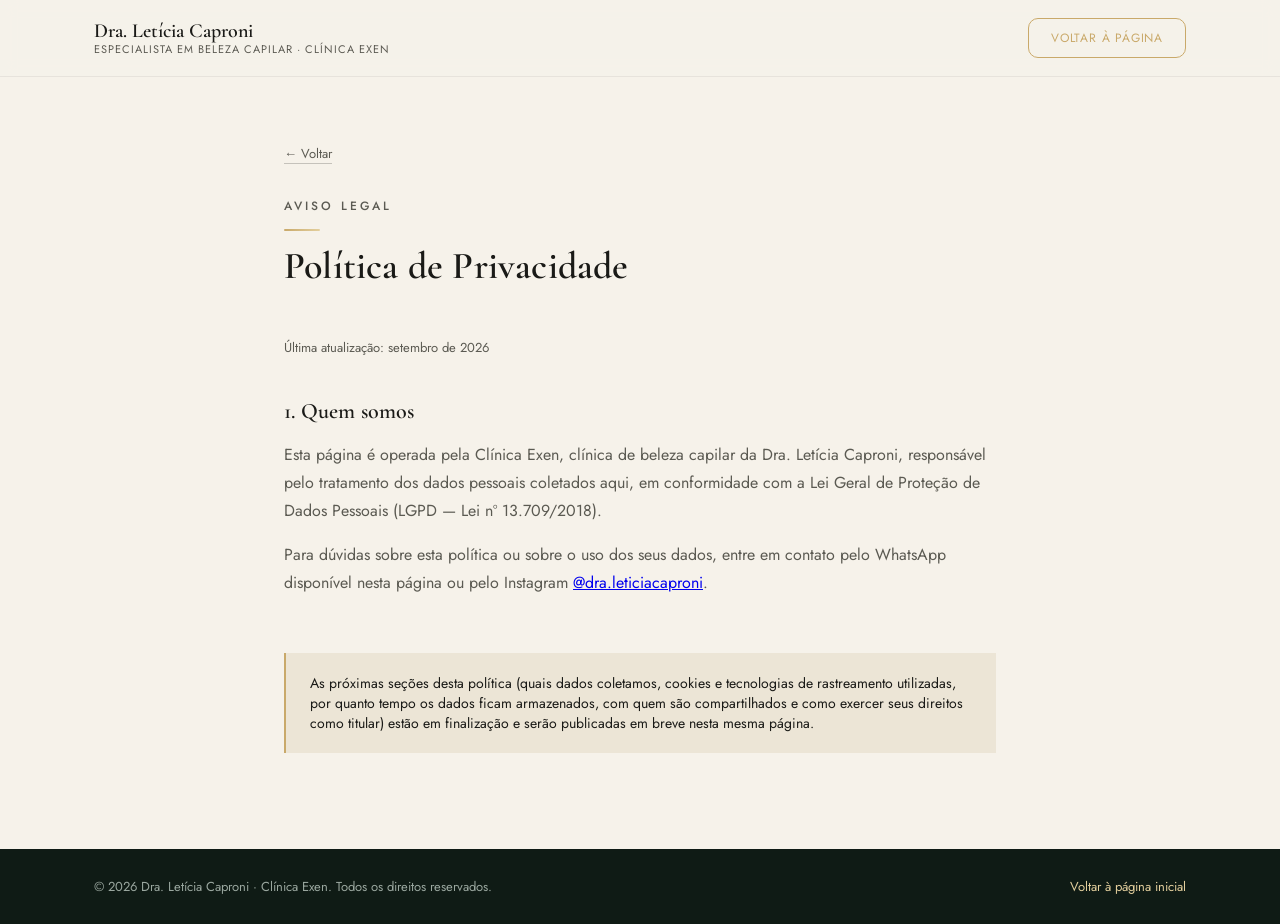
==== privacidade.html @ 93cce0e0 "Remover termos médicos dos depoimentos restantes e adicionar página de Política de Privacidade (seçã" ====
<!DOCTYPE html>
<html lang="pt-BR">
<head>
<meta charset="UTF-8">
<meta name="viewport" content="width=device-width, initial-scale=1.0">
<title>Política de Privacidade | Dra. Letícia Caproni</title>
<meta name="description" content="Política de privacidade e uso de cookies da página da Dra. Letícia Caproni / Clínica Exen.">
<meta name="robots" content="noindex">
<link rel="icon" type="image/svg+xml" href="assets/favicon.svg">
<link rel="preconnect" href="https://fonts.googleapis.com">
<link rel="preconnect" href="https://fonts.gstatic.com" crossorigin>
<link href="https://fonts.googleapis.com/css2?family=Cormorant+Garamond:wght@400;500;600;700&family=Jost:wght@300;400;500;600&display=swap" rel="stylesheet">
<link rel="stylesheet" href="styles.css">
<style>
  .policy{padding:64px 0 96px;background:var(--cream);}
  .policy-inner{max-width:760px;margin:0 auto;}
  .policy-updated{font-size:13px;color:var(--text-muted);margin-bottom:40px;}
  .policy h2{font-size:22px;margin-top:40px;}
  .policy h2:first-of-type{margin-top:0;}
  .policy p, .policy li{color:var(--text-muted);line-height:1.75;}
  .policy ul{padding-left:20px;}
  .policy-pending{
    margin-top:56px;
    padding:20px 24px;
    background:var(--cream-dim);
    border-left:2px solid var(--gold);
    font-size:14px;
  }
  .policy-back{display:inline-block;margin-bottom:32px;font-size:13px;color:var(--text-muted);text-decoration:none;border-bottom:1px solid rgba(0,0,0,.2);}
  .policy-back:hover{color:var(--text-dark);}
</style>
</head>
<body>

<header class="site-header">
  <div class="container header-inner">
    <div class="brand">
      <span class="brand-name">Dra. Letícia Caproni</span>
      <span class="brand-sub">Especialista em Beleza Capilar &middot; Clínica Exen</span>
    </div>
    <a href="index.html" class="btn btn-outline header-cta">Voltar à página</a>
  </div>
</header>

<section class="policy">
  <div class="container policy-inner">
    <a href="index.html" class="policy-back">&larr; Voltar</a>
    <div class="section-heading">
      <p class="eyebrow">Aviso Legal</p>
      <h1 style="font-family:var(--serif);font-size:clamp(28px,4vw,38px);margin-bottom:8px;">Política de Privacidade</h1>
    </div>
    <p class="policy-updated">Última atualização: setembro de 2026</p>

    <h2>1. Quem somos</h2>
    <p>
      Esta página é operada pela Clínica Exen, clínica de beleza capilar da
      Dra. Letícia Caproni, responsável pelo tratamento dos dados pessoais
      coletados aqui, em conformidade com a Lei Geral de Proteção de Dados
      Pessoais (LGPD — Lei nº 13.709/2018).
    </p>
    <p>
      Para dúvidas sobre esta política ou sobre o uso dos seus dados, entre
      em contato pelo WhatsApp disponível nesta página ou pelo Instagram
      <a href="https://www.instagram.com/dra.leticiacaproni/" target="_blank" rel="noopener">@dra.leticiacaproni</a>.
    </p>

    <div class="policy-pending">
      As próximas seções desta política (quais dados coletamos, cookies e
      tecnologias de rastreamento utilizadas, por quanto tempo os dados
      ficam armazenados, com quem são compartilhados e como exercer seus
      direitos como titular) estão em finalização e serão publicadas em
      breve nesta mesma página.
    </div>
  </div>
</section>

<footer class="site-footer">
  <div class="container footer-inner">
    <span>&copy; <span id="year"></span> Dra. Letícia Caproni &middot; Clínica Exen. Todos os direitos reservados.</span>
    <a href="index.html">Voltar à página inicial</a>
  </div>
</footer>

<script>document.getElementById('year').textContent = new Date().getFullYear();</script>
</body>
</html>
---- styles.css ----
:root{
  --green-900:#0f1b15;
  --green-800:#16261e;
  --green-700:#1c2b23;
  --green-600:#24382e;
  --gold:#c9a96a;
  --gold-light:#e3cf9d;
  --cream:#f6f2ea;
  --cream-dim:#ece5d6;
  --text-dark:#1a1a17;
  --text-muted:#5b5a52;
  --radius:10px;
  --radius-lg:20px;
  --serif:'Cormorant Garamond', serif;
  --sans:'Jost', sans-serif;
}

*,*::before,*::after{box-sizing:border-box;}
html{scroll-behavior:smooth;}
body{
  margin:0;
  font-family:var(--sans);
  color:var(--text-dark);
  background:var(--cream);
  -webkit-font-smoothing:antialiased;
}
img{max-width:100%;display:block;}
.container{
  max-width:1140px;
  margin:0 auto;
  padding:0 24px;
}

/* Texture overlay used across dark sections */
.texture-noise{
  position:absolute;
  inset:0;
  pointer-events:none;
  opacity:.05;
  background-image:url("data:image/svg+xml,%3Csvg xmlns='http://www.w3.org/2000/svg' width='120' height='120'%3E%3Cfilter id='n'%3E%3CfeTurbulence type='fractalNoise' baseFrequency='0.85' numOctaves='3' stitchTiles='stitch'/%3E%3C/filter%3E%3Crect width='100%25' height='100%25' filter='url(%23n)'/%3E%3C/svg%3E");
}

h1,h2,h3{
  font-family:var(--serif);
  font-weight:600;
  line-height:1.15;
  margin:0 0 16px;
  letter-spacing:.2px;
}
p{line-height:1.7;color:var(--text-muted);margin:0 0 16px;}

.eyebrow{
  font-family:var(--sans);
  text-transform:uppercase;
  letter-spacing:3px;
  font-size:12px;
  color:var(--gold);
  margin:0 0 14px;
  font-weight:500;
  position:relative;
  padding-bottom:14px;
}
.eyebrow::after{
  content:"";
  position:absolute;
  left:0;bottom:0;
  width:36px;height:2px;
  background:linear-gradient(90deg,var(--gold),var(--gold-light));
  border-radius:2px;
}
.section-heading.center .eyebrow::after{left:50%;transform:translateX(-50%);}

/* Buttons */
.btn{
  display:inline-flex;
  align-items:center;
  justify-content:center;
  gap:8px;
  padding:14px 30px;
  font-family:var(--sans);
  font-size:14px;
  letter-spacing:.8px;
  text-transform:uppercase;
  text-decoration:none;
  border-radius:var(--radius);
  border:1px solid transparent;
  cursor:pointer;
  transition:all .25s ease;
}
.btn-primary{
  background:linear-gradient(135deg,var(--gold-light),var(--gold));
  color:var(--green-900);
  font-weight:600;
}
.btn-primary:hover{filter:brightness(1.08);transform:translateY(-1px);}
.btn-outline{
  border-color:var(--gold);
  color:var(--gold);
  background:transparent;
}
.btn-outline:hover{background:var(--gold);color:var(--green-900);}
.btn-ghost{
  color:var(--text-dark);
  border-bottom:1px solid var(--text-dark);
  border-radius:0;
  padding:14px 4px;
  text-transform:none;
  letter-spacing:.3px;
}
.btn-block{width:100%;}
.btn-lg{padding:18px 44px;font-size:15px;}

/* Header */
.site-header{
  position:sticky;top:0;z-index:50;
  background:rgba(246,242,234,.9);
  backdrop-filter:blur(8px);
  border-bottom:1px solid rgba(0,0,0,.06);
}
.header-inner{
  display:flex;align-items:center;justify-content:space-between;
  padding:18px 24px;
}
.brand{display:flex;flex-direction:column;line-height:1.2;}
.brand-name{font-family:var(--serif);font-size:20px;font-weight:600;}
.brand-sub{font-size:11px;letter-spacing:1px;text-transform:uppercase;color:var(--text-muted);}
.header-cta{padding:10px 22px;font-size:12px;}

/* Hero */
.hero{
  position:relative;
  background:radial-gradient(circle at 20% 20%, var(--green-600), var(--green-900) 70%);
  color:var(--cream);
  overflow:hidden;
}
.hero-texture{position:absolute;inset:0;opacity:.06;
  background-image:url("data:image/svg+xml,%3Csvg xmlns='http://www.w3.org/2000/svg' width='120' height='120'%3E%3Cfilter id='n'%3E%3CfeTurbulence type='fractalNoise' baseFrequency='0.85' numOctaves='3' stitchTiles='stitch'/%3E%3C/filter%3E%3Crect width='100%25' height='100%25' filter='url(%23n)'/%3E%3C/svg%3E");
}
.hero-inner{
  position:relative;
  display:grid;
  grid-template-columns:1.1fr .9fr;
  gap:48px;
  align-items:center;
  padding:100px 24px 80px;
}
.hero-copy h1{font-size:clamp(32px,4vw,50px);color:var(--cream);}
.hero-lead{color:#cfd6cf;max-width:520px;}
.hero-actions{display:flex;gap:16px;flex-wrap:wrap;margin:28px 0 24px;}
.hero-ghost, .btn-ghost{color:var(--cream);border-color:var(--cream);}
.hero .btn-ghost{border-bottom-color:var(--gold-light);color:var(--gold-light);}
.hero-trust{
  display:flex;gap:10px;flex-wrap:wrap;
  font-size:12px;letter-spacing:.5px;color:var(--gold-light);
  text-transform:uppercase;
}
.hero-trust .dot{opacity:.5;}
.hero-media{display:flex;justify-content:center;}
.hero-frame{
  border:1px solid rgba(201,169,106,.4);
  padding:14px;
  background:rgba(255,255,255,.02);
  border-radius:var(--radius-lg);
  box-shadow:0 30px 60px -25px rgba(0,0,0,.5), 0 0 0 1px rgba(201,169,106,.08);
}
.hero-frame img{
  aspect-ratio:4/5;object-fit:cover;object-position:top center;
  border-radius:calc(var(--radius-lg) - 8px);
}

/* Section heading */
.section-heading{max-width:640px;margin-bottom:48px;}
.section-heading.center{margin-left:auto;margin-right:auto;text-align:center;}
.section-heading.light .eyebrow{color:var(--gold-light);}
.section-heading.light h2{color:var(--cream);}
.section-heading h2{font-size:clamp(26px,3vw,36px);color:var(--text-dark);}

/* About */
.about{padding:96px 0;background:var(--cream);}
.about-grid{display:grid;grid-template-columns:.9fr 1.1fr;gap:56px;align-items:start;}
.about-grid .section-heading{margin-bottom:0;}
.about-highlights{list-style:none;padding:0;margin:24px 0 0;display:grid;gap:12px;}
.about-highlights li{
  position:relative;padding-left:26px;color:var(--text-dark);font-weight:500;
}
.about-highlights li::before{
  content:"";position:absolute;left:0;top:8px;width:14px;height:1px;background:var(--gold);
}

/* Method */
.method{padding:96px 0;background:var(--cream-dim);}
.method-grid{display:grid;grid-template-columns:repeat(4,1fr);gap:28px;}
.method-card{
  background:var(--cream);
  padding:32px 24px;
  border-top:2px solid var(--gold);
  border-radius:var(--radius);
  box-shadow:0 16px 32px -22px rgba(0,0,0,.25);
  transition:transform .25s ease, box-shadow .25s ease;
}
.method-card:hover{
  transform:translateY(-4px);
  box-shadow:0 20px 36px -18px rgba(201,169,106,.35);
}
.method-number{font-family:var(--serif);font-size:34px;color:var(--gold);display:block;margin-bottom:8px;}
.method-card h3{font-size:20px;margin-bottom:10px;}
.method-card p{margin:0;font-size:14px;}

/* Cases antes e depois */
.cases{padding:96px 0;background:var(--cream);}
.cases-slider{position:relative;max-width:640px;margin:0 auto;overflow:hidden;}
.cases-track{
  display:flex;
  transition:transform .4s ease;
}
.case-slide{
  flex:0 0 100%;
  margin:0;
}
.case-slide img{
  width:100%;
  border:1px solid rgba(0,0,0,.08);
  border-radius:var(--radius-lg);
  box-shadow:0 24px 44px -26px rgba(0,0,0,.3);
}
.cases-arrow{
  position:absolute;
  top:50%;
  transform:translateY(-50%);
  width:40px;height:40px;
  border-radius:50%;
  border:1px solid var(--gold);
  background:rgba(255,255,255,.9);
  color:var(--green-900);
  font-size:20px;
  line-height:1;
  cursor:pointer;
  display:flex;align-items:center;justify-content:center;
  transition:all .2s ease;
}
.cases-arrow:hover{background:var(--gold);}
.cases-arrow-prev{left:-8px;}
.cases-arrow-next{right:-8px;}
.cases-dots{display:flex;justify-content:center;gap:8px;margin-top:24px;}
.cases-dot{width:8px;height:8px;border-radius:50%;background:rgba(0,0,0,.15);cursor:pointer;transition:background .2s ease;}
.cases-dot.active{background:var(--gold);}

/* Depoimento em vídeo */
.video-testimony{padding:96px 0;background:var(--cream-dim);}
.video-testimony-inner{max-width:420px;margin:0 auto;}
.video-frame{
  border-radius:var(--radius-lg);
  overflow:hidden;
  box-shadow:0 30px 60px -30px rgba(0,0,0,.35), 0 0 0 1px rgba(201,169,106,.15);
  background:#000;
}
.video-frame video{
  width:100%;
  display:block;
  aspect-ratio:9/16;
  object-fit:cover;
}

/* Proof */
.proof{
  padding:96px 0;
  background:linear-gradient(160deg,var(--green-800),var(--green-900));
  color:var(--cream);
  position:relative;
}
.google-rating{
  display:flex;
  align-items:center;
  justify-content:center;
  gap:10px;
  flex-wrap:wrap;
  width:fit-content;
  margin:0 auto 40px;
  padding:12px 22px;
  background:rgba(255,255,255,.04);
  border:1px solid rgba(201,169,106,.3);
  border-radius:999px;
  text-decoration:none;
  transition:all .2s ease;
}
.google-rating:hover{background:rgba(201,169,106,.1);}
.google-rating-score{font-family:var(--serif);font-size:20px;font-weight:600;color:var(--cream);}
.google-rating-stars{color:var(--gold);letter-spacing:2px;font-size:14px;}
.google-rating-text{font-size:12px;letter-spacing:.4px;color:#cfd6cf;}

.proof-grid{display:grid;grid-template-columns:repeat(3,1fr);gap:28px;}
.proof-card{
  margin:0;
  padding:28px;
  background:rgba(255,255,255,.03);
  border:1px solid rgba(201,169,106,.25);
  border-radius:var(--radius);
}
.proof-card p{color:#e6e2d6;font-family:var(--serif);font-size:18px;font-style:italic;margin-bottom:16px;}
.proof-card cite{font-size:12px;letter-spacing:1px;text-transform:uppercase;color:var(--gold-light);font-style:normal;}

/* Quiz interativo */
.quiz{padding:96px 0;background:var(--cream-dim);}
.quiz-inner{max-width:640px;margin:0 auto;}
.quiz-box{
  position:relative;
  margin-top:24px;
  padding:40px;
  background:#fff;
  border-radius:var(--radius-lg);
  box-shadow:0 24px 48px -28px rgba(0,0,0,.2);
  min-height:280px;
  isolation:isolate;
}
.quiz-box::before{
  content:"";
  position:absolute;
  inset:0;
  border-radius:inherit;
  padding:1.5px;
  background:conic-gradient(
    from var(--border-angle,0deg),
    rgba(201,169,106,0) 0%,
    var(--gold-light) 8%,
    var(--gold) 14%,
    rgba(201,169,106,0) 24%,
    rgba(201,169,106,0) 100%
  );
  -webkit-mask:linear-gradient(#fff 0 0) content-box, linear-gradient(#fff 0 0);
  -webkit-mask-composite:xor;
  mask-composite:exclude;
  animation:border-rotate 4s linear infinite;
  pointer-events:none;
  z-index:1;
}
@property --border-angle{
  syntax:'<angle>';
  inherits:false;
  initial-value:0deg;
}
@keyframes border-rotate{
  to{--border-angle:360deg;}
}
@media (prefers-reduced-motion: reduce){
  .quiz-box::before{animation:none;}
}
.quiz-progress{display:flex;justify-content:center;gap:8px;margin-bottom:32px;}
.quiz-dot{width:8px;height:8px;border-radius:50%;background:rgba(0,0,0,.15);transition:background .2s ease;}
.quiz-dot.active{background:var(--gold);}
.quiz-step label{
  display:block;font-family:var(--serif);font-size:21px;margin-bottom:22px;color:var(--text-dark);text-align:center;
}
.quiz-options{display:grid;gap:12px;}
.quiz-option{
  text-align:left;
  padding:16px 20px;
  border:1px solid rgba(0,0,0,.15);
  background:#fff;
  font-family:var(--sans);
  font-size:15px;
  cursor:pointer;
  border-radius:var(--radius);
  transition:all .2s ease;
}
.quiz-option:hover{border-color:var(--gold);}
.quiz-option.selected{
  border-color:var(--gold);
  background:var(--green-900);
  color:var(--cream-dim);
}
.quiz-result{text-align:center;padding:12px 0;}
.quiz-result-title{
  font-family:var(--serif);font-size:22px;color:var(--text-dark);margin-bottom:10px;
}
.quiz-result-summary{
  font-size:14px;color:var(--text-muted);margin-bottom:20px;
  padding:16px 18px;background:var(--cream-dim);border-left:2px solid var(--gold);text-align:left;
  border-radius:0 var(--radius) var(--radius) 0;
}
.quiz-restart{
  background:none;border:none;color:var(--text-muted);
  text-decoration:underline;font-size:13px;cursor:pointer;font-family:var(--sans);
}

/* Qualify */
.qualify{padding:100px 0;background:var(--cream);}
.qualify-inner{max-width:640px;margin:0 auto;}
.qualify-sub{max-width:480px;margin:0 auto;}

.confirm-box{
  margin-top:24px;
  padding:36px;
  background:#fff;
  border:1px solid rgba(0,0,0,.1);
  border-radius:var(--radius-lg);
  box-shadow:0 24px 48px -28px rgba(0,0,0,.2);
}
.confirm-check{
  display:flex;
  align-items:flex-start;
  gap:14px;
  cursor:pointer;
  margin-bottom:28px;
}
.confirm-check input{
  position:absolute;
  opacity:0;
  width:0;height:0;
}
.checkmark{
  flex:0 0 22px;
  width:22px;height:22px;
  border:1px solid rgba(0,0,0,.3);
  background:#fff;
  position:relative;
  margin-top:2px;
  border-radius:6px;
  transition:all .2s ease;
}
.confirm-check input:checked + .checkmark{
  background:var(--green-900);
  border-color:var(--green-900);
}
.confirm-check input:checked + .checkmark::after{
  content:"";
  position:absolute;
  left:7px;top:3px;
  width:6px;height:11px;
  border:solid var(--gold-light);
  border-width:0 2px 2px 0;
  transform:rotate(45deg);
}
.confirm-text{font-size:15px;color:var(--text-dark);line-height:1.6;}

/* Campos opcionais de nome/telefone (aparecem só depois de marcar a caixinha) */
.optional-fields{
  margin:0 0 20px;
  padding-top:20px;
  border-top:1px dashed rgba(0,0,0,.12);
  display:grid;
  gap:10px;
  animation:optional-fields-in .3s ease;
}
.optional-fields[hidden]{display:none;}
.optional-fields-hint{
  font-size:12px;
  color:var(--text-muted);
  margin:0 0 2px;
  font-style:italic;
}
.optional-fields input{
  width:100%;
  padding:12px 14px;
  border:1px solid rgba(0,0,0,.15);
  border-radius:var(--radius);
  font-family:var(--sans);
  font-size:16px; /* >=16px evita zoom automático ao focar no iOS Safari */
  background:var(--cream);
  color:var(--text-dark);
  transition:border-color .2s ease;
}
.optional-fields input:focus{
  outline:none;
  border-color:var(--gold);
}
.optional-fields input::placeholder{color:var(--text-muted);}
@keyframes optional-fields-in{
  from{opacity:0;transform:translateY(-6px);}
  to{opacity:1;transform:translateY(0);}
}

.btn-locked{
  opacity:.55;
  cursor:not-allowed;
  filter:grayscale(.3);
}
.btn-locked.unlocked{
  opacity:1;
  cursor:pointer;
  filter:none;
}

/* Chacoalhão + destaque na caixinha quando clicam no botão sem marcar */
@keyframes shake-attention{
  10%,90%{transform:translateX(-1px);}
  20%,80%{transform:translateX(2px);}
  30%,50%,70%{transform:translateX(-4px);}
  40%,60%{transform:translateX(4px);}
}
.confirm-check.attention .checkmark{
  animation:shake-attention .6s cubic-bezier(.36,.07,.19,.97) both;
  border-color:#c0392b;
  box-shadow:0 0 0 4px rgba(192,57,43,.15);
}
.confirm-check.attention .confirm-text{
  color:#c0392b;
}
.confirm-hint{
  text-align:center;
  font-size:13px;
  margin:14px 0 0;
  color:var(--text-muted);
}
.confirm-hint.hidden{display:none;}

/* Final CTA */
.final-cta{
  padding:100px 0;
  text-align:center;
  background:radial-gradient(circle at 50% 0%, var(--green-600), var(--green-900) 80%);
  color:var(--cream);
}
.final-cta h2{color:var(--cream);font-size:clamp(26px,3vw,36px);}
.final-cta p{color:#cfd6cf;max-width:480px;margin:0 auto 32px;}

/* Footer */
.site-footer{padding:28px 0;background:var(--green-900);color:#9aa79f;font-size:13px;}
.footer-inner{display:flex;justify-content:space-between;flex-wrap:wrap;gap:12px;}
.footer-inner a{color:var(--gold-light);text-decoration:none;}
.footer-links{display:flex;gap:18px;flex-wrap:wrap;}

/* Responsive */
@media(max-width:900px){
  .hero-inner{grid-template-columns:1fr;padding-top:64px;}
  .hero-media{order:-1;max-width:320px;margin:0 auto;}
  .about-grid{grid-template-columns:1fr;}
  .method-grid{grid-template-columns:repeat(2,1fr);}
  .proof-grid{grid-template-columns:1fr;}
}
@media(max-width:480px){
  .method-grid{grid-template-columns:1fr;}
  .header-inner{flex-direction:row;gap:10px;}
  .brand-name{font-size:16px;}
  .brand-sub{font-size:9px;}
  .header-cta{padding:9px 16px;font-size:11px;}
}

/* ============================================================
   MOBILE-FIRST TUNING
   Mobile é o canal principal de tráfego (anúncios), então aqui
   reduzimos respiro/whitespace excessivo, aumentamos área de toque
   e evitamos zoom automático do iOS em inputs.
============================================================= */
@media(max-width:600px){
  .container{padding:0 18px;}

  .hero-inner{padding:32px 18px 56px;gap:32px;}
  .hero-media{max-width:220px;}
  .hero-copy h1{font-size:28px;}
  .hero-lead{font-size:15px;}
  .hero-actions{flex-direction:column;gap:12px;}
  .hero-actions .btn{width:100%;}
  .hero-trust{justify-content:center;text-align:center;font-size:11px;}

  .about, .method, .proof, .qualify, .final-cta{padding:56px 0;}
  .section-heading{margin-bottom:32px;}
  .section-heading h2{font-size:24px;}

  .method-card{padding:24px 20px;}

  .google-rating{padding:10px 16px;margin-bottom:28px;}
  .google-rating-text{width:100%;text-align:center;}
  .proof-grid{gap:16px;}
  .proof-card{padding:22px;}
  .proof-card p{font-size:16px;}

  .qualify-inner{max-width:100%;}
  .confirm-box{padding:24px 20px;}
  .confirm-text{font-size:14px;}

  .quiz-inner{max-width:100%;}
  .quiz-box{padding:24px 18px;min-height:auto;}
  .quiz-step label{font-size:18px;}
  .quiz-option{padding:16px 16px;font-size:15px;}

  .cases{padding:56px 0;}
  .video-testimony{padding:56px 0;}
  .cases-arrow{width:34px;height:34px;font-size:17px;}
  .cases-arrow-prev{left:2px;}
  .cases-arrow-next{right:2px;}

  .final-cta-inner .btn-lg{width:100%;}

  .footer-inner{flex-direction:column;text-align:center;}
}

/* Barra fixa de WhatsApp no mobile: acesso rápido em qualquer scroll */
.mobile-sticky-cta{
  display:none;
}
@media(max-width:600px){
  .mobile-sticky-cta{
    display:flex;
    position:fixed;
    bottom:0;left:0;right:0;
    z-index:60;
    padding:12px 16px;
    background:var(--green-900);
    border-top:1px solid rgba(201,169,106,.35);
    box-shadow:0 -12px 24px -16px rgba(0,0,0,.35);
    transform:translateY(0);
    transition:transform .3s ease;
  }
  .mobile-sticky-cta.is-hidden{
    transform:translateY(100%);
    pointer-events:none;
  }
  .mobile-sticky-cta .btn{width:100%;padding:14px;font-size:13px;}
  /* espaço extra no fim da página para a barra fixa não cobrir o footer,
     só enquanto ela está visível */
  body:has(.mobile-sticky-cta:not(.is-hidden)) .site-footer{padding-bottom:88px;}
}

/* Banner de cookies (LGPD) */
.lgpd-banner{
  position:fixed;
  left:16px;right:16px;bottom:16px;
  z-index:80;
  max-width:640px;
  margin:0 auto;
  padding:20px 24px;
  background:var(--green-900);
  color:var(--cream);
  border:1px solid rgba(201,169,106,.35);
  border-radius:var(--radius-lg);
  box-shadow:0 24px 48px -20px rgba(0,0,0,.5);
  display:flex;
  flex-wrap:wrap;
  align-items:center;
  gap:16px;
}
.lgpd-banner[hidden]{display:none;}
.lgpd-banner-text{
  flex:1 1 280px;
  font-size:13px;
  line-height:1.6;
  color:#cfd6cf;
}
.lgpd-banner-actions{
  display:flex;
  gap:10px;
  flex:0 0 auto;
}
.lgpd-btn{padding:10px 20px;font-size:12px;}
.lgpd-banner .btn-outline{color:var(--gold-light);border-color:var(--gold-light);}
.lgpd-banner .btn-outline:hover{background:var(--gold-light);color:var(--green-900);}
.lgpd-banner-link{color:var(--gold-light);text-decoration:underline;white-space:nowrap;}

@media(max-width:600px){
  .lgpd-banner{
    left:10px;right:10px;bottom:10px;
    padding:12px 14px;
    gap:10px;
    flex-direction:row;
    flex-wrap:nowrap;
    align-items:center;
  }
  .lgpd-banner-text{
    flex:1 1 auto;
    font-size:11.5px;
    line-height:1.35;
  }
  .lgpd-banner-actions{flex:0 0 auto;gap:8px;}
  .lgpd-btn{flex:0 0 auto;padding:8px 14px;font-size:11px;white-space:nowrap;}
}

@media(max-width:360px){
  .lgpd-banner{flex-wrap:wrap;}
  .lgpd-banner-text{flex:1 1 100%;}
  .lgpd-banner-actions{flex:1 1 100%;width:100%;}
  .lgpd-btn{flex:1;}
}
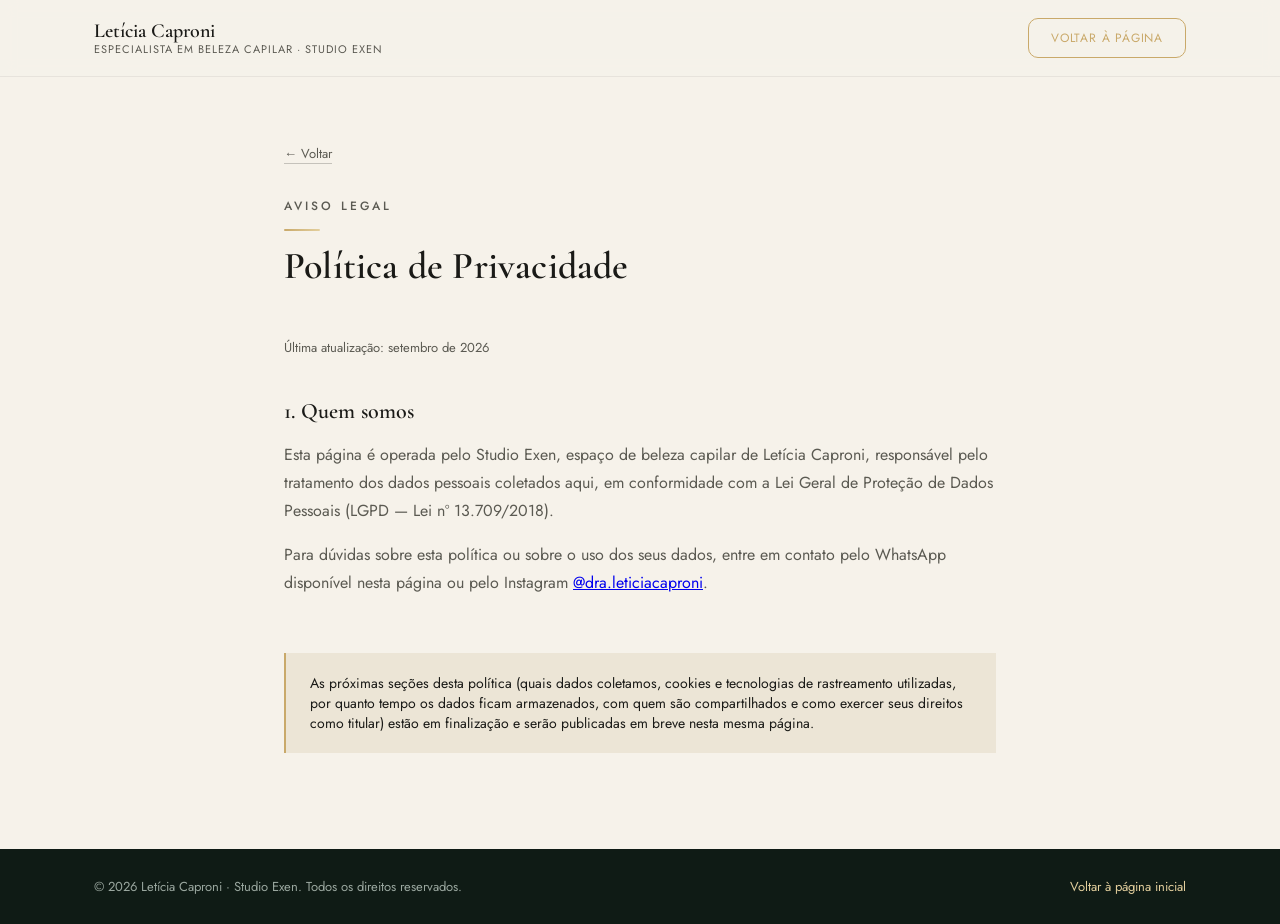
==== commit 0d201c7f: "Remove título "Dra." e nome "Clínica Exen" de todo texto visível Resposta ao aviso da Meta de bloque" ====
--- a/privacidade.html
+++ b/privacidade.html
@@ -3,8 +3,8 @@
 <head>
 <meta charset="UTF-8">
 <meta name="viewport" content="width=device-width, initial-scale=1.0">
-<title>Política de Privacidade | Dra. Letícia Caproni</title>
-<meta name="description" content="Política de privacidade e uso de cookies da página da Dra. Letícia Caproni / Clínica Exen.">
+<title>Política de Privacidade | Letícia Caproni</title>
+<meta name="description" content="Política de privacidade e uso de cookies da página de Letícia Caproni / Studio Exen.">
 <meta name="robots" content="noindex">
 <link rel="icon" type="image/svg+xml" href="assets/favicon.svg">
 <link rel="preconnect" href="https://fonts.googleapis.com">
@@ -35,8 +35,8 @@
 <header class="site-header">
   <div class="container header-inner">
     <div class="brand">
-      <span class="brand-name">Dra. Letícia Caproni</span>
-      <span class="brand-sub">Especialista em Beleza Capilar &middot; Clínica Exen</span>
+      <span class="brand-name">Letícia Caproni</span>
+      <span class="brand-sub">Especialista em Beleza Capilar &middot; Studio Exen</span>
     </div>
     <a href="index.html" class="btn btn-outline header-cta">Voltar à página</a>
   </div>
@@ -53,8 +53,8 @@
 
     <h2>1. Quem somos</h2>
     <p>
-      Esta página é operada pela Clínica Exen, clínica de beleza capilar da
-      Dra. Letícia Caproni, responsável pelo tratamento dos dados pessoais
+      Esta página é operada pelo Studio Exen, espaço de beleza capilar de
+      Letícia Caproni, responsável pelo tratamento dos dados pessoais
       coletados aqui, em conformidade com a Lei Geral de Proteção de Dados
       Pessoais (LGPD — Lei nº 13.709/2018).
     </p>
@@ -76,7 +76,7 @@
 
 <footer class="site-footer">
   <div class="container footer-inner">
-    <span>&copy; <span id="year"></span> Dra. Letícia Caproni &middot; Clínica Exen. Todos os direitos reservados.</span>
+    <span>&copy; <span id="year"></span> Letícia Caproni &middot; Studio Exen. Todos os direitos reservados.</span>
     <a href="index.html">Voltar à página inicial</a>
   </div>
 </footer>
--- a/styles.css
+++ b/styles.css
@@ -223,27 +223,55 @@
   border-radius:var(--radius-lg);
   box-shadow:0 24px 44px -26px rgba(0,0,0,.3);
 }
-.cases-arrow{
-  position:absolute;
-  top:50%;
-  transform:translateY(-50%);
-  width:40px;height:40px;
+.instagram-card{
+  display:flex;
+  align-items:center;
+  gap:16px;
+  max-width:520px;
+  margin:32px auto 0;
+  padding:18px 22px;
+  background:linear-gradient(135deg,var(--cream-dim),var(--cream));
+  border:1px solid rgba(201,169,106,.35);
+  border-radius:var(--radius-lg);
+  text-decoration:none;
+  box-shadow:0 20px 40px -28px rgba(0,0,0,.25);
+  transition:transform .2s ease, box-shadow .2s ease;
+}
+.instagram-card:hover{
+  transform:translateY(-2px);
+  box-shadow:0 24px 44px -22px rgba(201,169,106,.4);
+}
+.instagram-card-icon{
+  flex:0 0 auto;
+  width:44px;height:44px;
   border-radius:50%;
-  border:1px solid var(--gold);
-  background:rgba(255,255,255,.9);
-  color:var(--green-900);
-  font-size:20px;
-  line-height:1;
-  cursor:pointer;
   display:flex;align-items:center;justify-content:center;
-  transition:all .2s ease;
-}
-.cases-arrow:hover{background:var(--gold);}
-.cases-arrow-prev{left:-8px;}
-.cases-arrow-next{right:-8px;}
-.cases-dots{display:flex;justify-content:center;gap:8px;margin-top:24px;}
-.cases-dot{width:8px;height:8px;border-radius:50%;background:rgba(0,0,0,.15);cursor:pointer;transition:background .2s ease;}
-.cases-dot.active{background:var(--gold);}
+  background:var(--green-900);
+  color:var(--gold-light);
+}
+.instagram-card-text{
+  flex:1 1 auto;
+  display:flex;
+  flex-direction:column;
+  gap:2px;
+}
+.instagram-card-text strong{
+  font-family:var(--serif);
+  font-size:17px;
+  color:var(--text-dark);
+  font-weight:600;
+}
+.instagram-card-text span{
+  font-size:12.5px;
+  color:var(--text-muted);
+}
+.instagram-card-arrow{
+  flex:0 0 auto;
+  font-size:18px;
+  color:var(--gold);
+  transition:transform .2s ease;
+}
+.instagram-card:hover .instagram-card-arrow{transform:translateX(4px);}
 
 /* Depoimento em vídeo */
 .video-testimony{padding:96px 0;background:var(--cream-dim);}
@@ -575,9 +603,14 @@
 
   .cases{padding:56px 0;}
   .video-testimony{padding:56px 0;}
-  .cases-arrow{width:34px;height:34px;font-size:17px;}
-  .cases-arrow-prev{left:2px;}
-  .cases-arrow-next{right:2px;}
+  .instagram-card{
+    padding:16px 18px;
+    gap:12px;
+    margin-top:24px;
+  }
+  .instagram-card-icon{width:38px;height:38px;}
+  .instagram-card-text strong{font-size:15px;}
+  .instagram-card-arrow{display:none;}
 
   .final-cta-inner .btn-lg{width:100%;}
 
@@ -611,6 +644,42 @@
   body:has(.mobile-sticky-cta:not(.is-hidden)) .site-footer{padding-bottom:88px;}
 }
 
+/* Aviso "bem-vindo de volta" (retorno do Instagram) */
+.welcome-back-toast{
+  position:fixed;
+  top:16px;left:16px;right:16px;
+  max-width:420px;
+  margin:0 auto;
+  z-index:90;
+  display:flex;
+  align-items:center;
+  gap:14px;
+  flex-wrap:wrap;
+  padding:16px 20px;
+  background:var(--green-900);
+  color:var(--cream);
+  border:1px solid rgba(201,169,106,.4);
+  border-radius:var(--radius-lg);
+  box-shadow:0 24px 48px -20px rgba(0,0,0,.55);
+  animation:welcome-back-in .35s ease;
+}
+.welcome-back-toast[hidden]{display:none;}
+.welcome-back-toast p{
+  flex:1 1 200px;
+  margin:0;
+  font-size:14px;
+  color:var(--cream);
+}
+.welcome-back-btn{padding:10px 18px;font-size:12px;flex:0 0 auto;}
+@keyframes welcome-back-in{
+  from{opacity:0;transform:translateY(-12px);}
+  to{opacity:1;transform:translateY(0);}
+}
+@media(max-width:480px){
+  .welcome-back-toast{flex-direction:column;align-items:stretch;text-align:center;}
+  .welcome-back-btn{width:100%;}
+}
+
 /* Banner de cookies (LGPD) */
 .lgpd-banner{
   position:fixed;
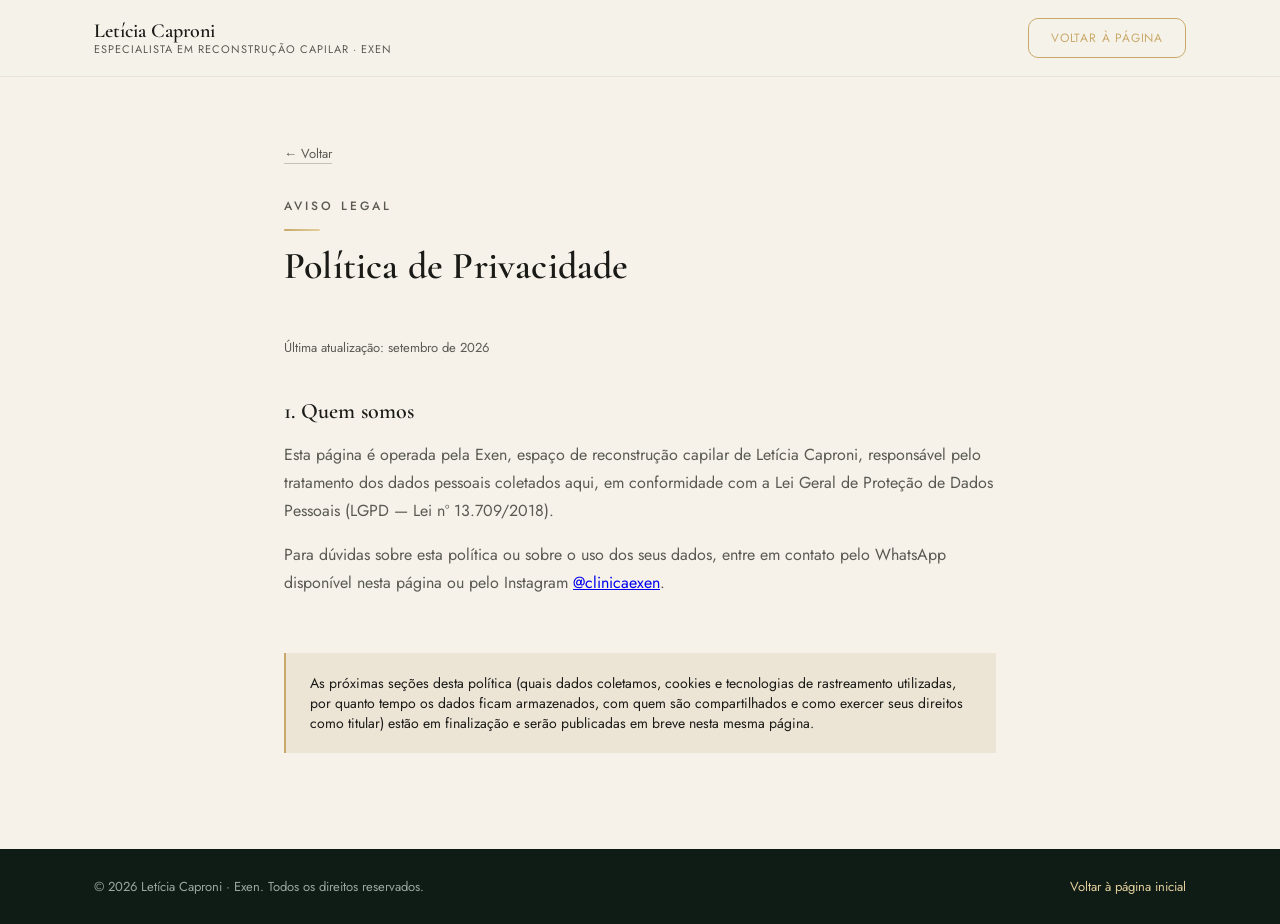
==== commit 6125fff4: "Aplica ajustes de texto solicitados pela Dra. Letícia Reposicionamento de marca e vocabulário pedido" ====
--- a/privacidade.html
+++ b/privacidade.html
@@ -4,7 +4,7 @@
 <meta charset="UTF-8">
 <meta name="viewport" content="width=device-width, initial-scale=1.0">
 <title>Política de Privacidade | Letícia Caproni</title>
-<meta name="description" content="Política de privacidade e uso de cookies da página de Letícia Caproni / Studio Exen.">
+<meta name="description" content="Política de privacidade e uso de cookies da página de Letícia Caproni / Exen.">
 <meta name="robots" content="noindex">
 <link rel="icon" type="image/svg+xml" href="assets/favicon.svg">
 <link rel="preconnect" href="https://fonts.googleapis.com">
@@ -36,7 +36,7 @@
   <div class="container header-inner">
     <div class="brand">
       <span class="brand-name">Letícia Caproni</span>
-      <span class="brand-sub">Especialista em Beleza Capilar &middot; Studio Exen</span>
+      <span class="brand-sub">Especialista em Reconstrução Capilar &middot; Exen</span>
     </div>
     <a href="index.html" class="btn btn-outline header-cta">Voltar à página</a>
   </div>
@@ -53,7 +53,7 @@
 
     <h2>1. Quem somos</h2>
     <p>
-      Esta página é operada pelo Studio Exen, espaço de beleza capilar de
+      Esta página é operada pela Exen, espaço de reconstrução capilar de
       Letícia Caproni, responsável pelo tratamento dos dados pessoais
       coletados aqui, em conformidade com a Lei Geral de Proteção de Dados
       Pessoais (LGPD — Lei nº 13.709/2018).
@@ -61,7 +61,7 @@
     <p>
       Para dúvidas sobre esta política ou sobre o uso dos seus dados, entre
       em contato pelo WhatsApp disponível nesta página ou pelo Instagram
-      <a href="https://www.instagram.com/dra.leticiacaproni/" target="_blank" rel="noopener">@dra.leticiacaproni</a>.
+      <a href="https://www.instagram.com/clinicaexen/" target="_blank" rel="noopener">@clinicaexen</a>.
     </p>
 
     <div class="policy-pending">
@@ -76,7 +76,7 @@
 
 <footer class="site-footer">
   <div class="container footer-inner">
-    <span>&copy; <span id="year"></span> Letícia Caproni &middot; Studio Exen. Todos os direitos reservados.</span>
+    <span>&copy; <span id="year"></span> Letícia Caproni &middot; Exen. Todos os direitos reservados.</span>
     <a href="index.html">Voltar à página inicial</a>
   </div>
 </footer>
